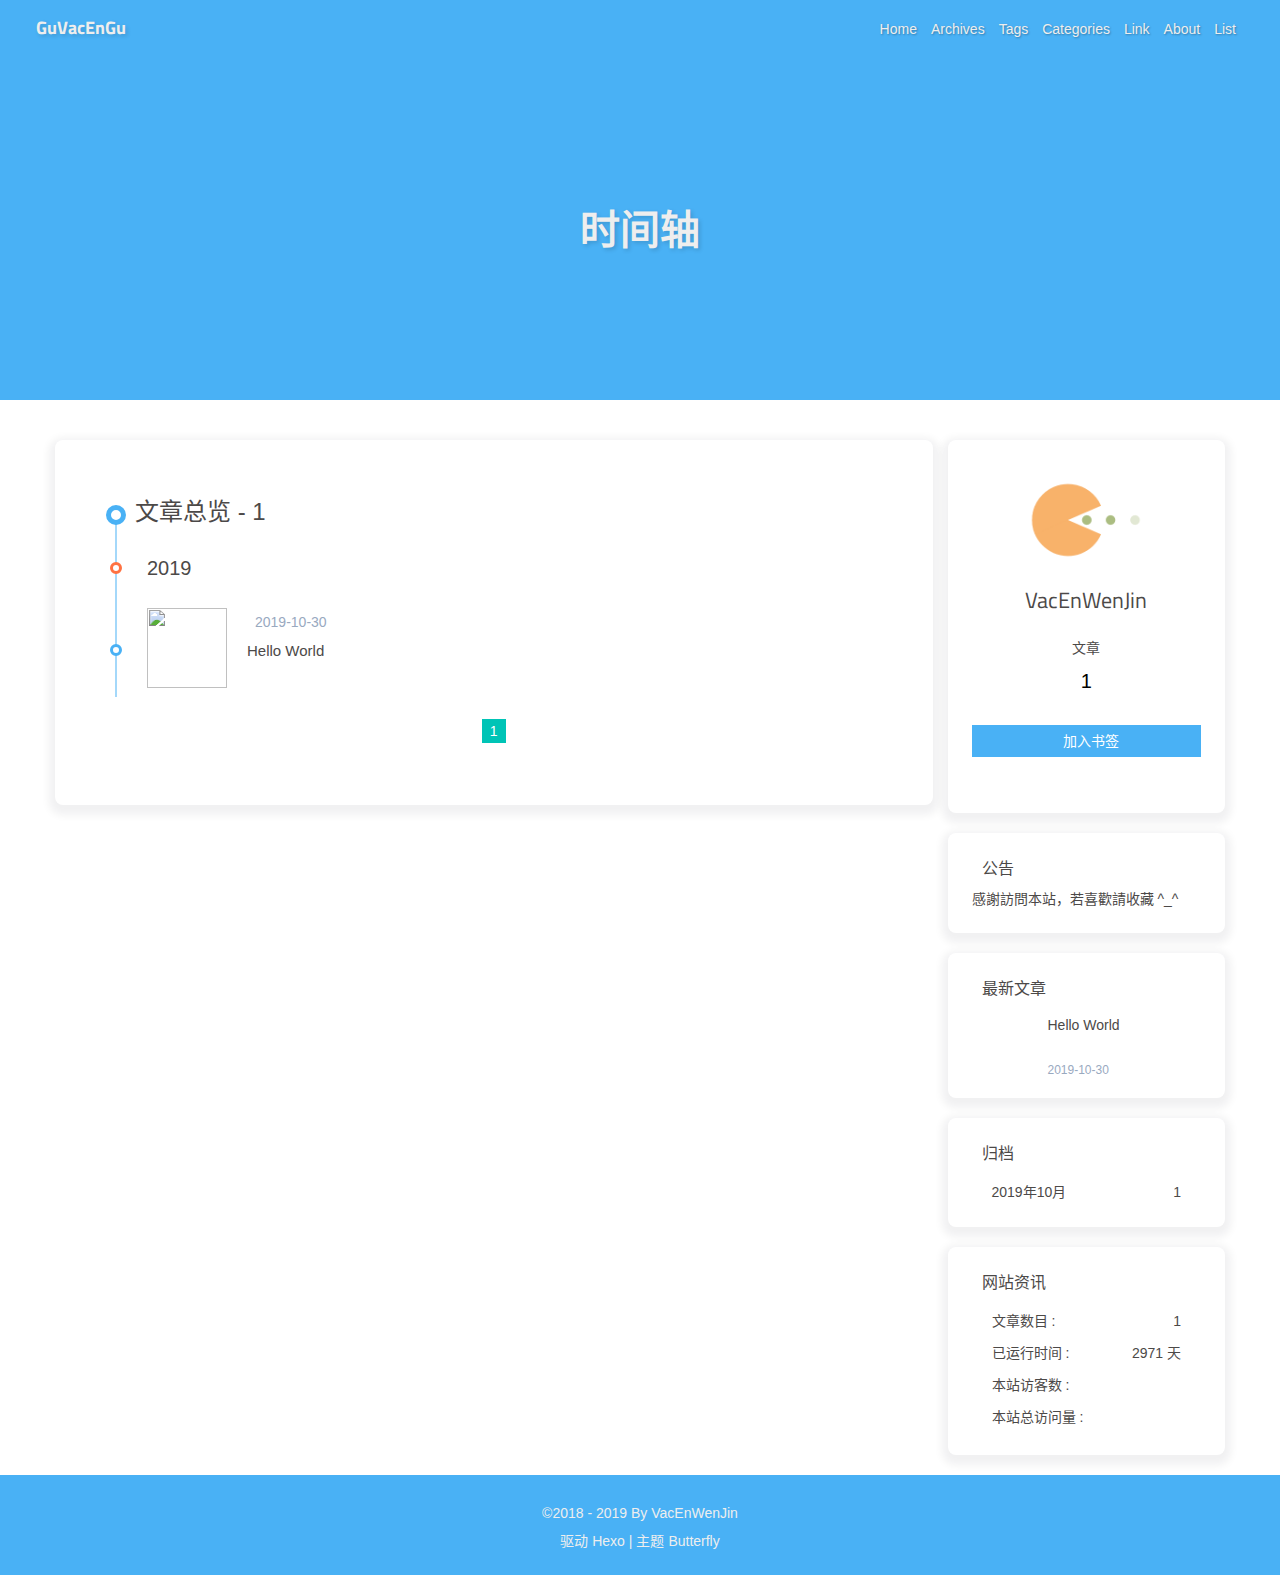
==== archives/index.html @ f979e77b "Site updated: 2019-10-30 12:27:32" ====
<!DOCTYPE html><html lang="zh-CN"><head><meta charset="UTF-8"><meta http-equiv="X-UA-Compatible" content="IE=edge"><meta name="viewport" content="width=device-width, initial-scale=1, maximum-scale=1"><title>归档 | GuVacEnGu</title><meta name="description" content=""><meta name="keywords"><meta name="author" content="VacEnWenJin"><meta name="copyright" content="VacEnWenJin"><meta name="format-detection" content="telephone=no"><link rel="shortcut icon" href="/img/favicon.ico"><link rel="stylesheet" href="/css/index.css"><link rel="stylesheet" href="https://cdn.jsdelivr.net/npm/font-awesome@latest/css/font-awesome.min.css"><link rel="stylesheet" href="https://cdn.jsdelivr.net/npm/@fancyapps/fancybox@latest/dist/jquery.fancybox.min.css"><meta http-equiv="x-dns-prefetch-control" content="on"><link rel="canonical" href="http://vacenwenjin.github.io/archives/"><meta name="twitter:card" content="summary_large_image"><meta name="twitter:title" content="归档"><meta name="twitter:description" content=""><meta name="twitter:image" content="https://cdn.jsdelivr.net/gh/jerryc127/CDN@latest/Photo/avatar.png"><meta property="og:type" content="website"><meta property="og:title" content="归档"><meta property="og:url" content="http://vacenwenjin.github.io/archives/"><meta property="og:site_name" content="GuVacEnGu"><meta property="og:description" content=""><meta property="og:image" content="https://cdn.jsdelivr.net/gh/jerryc127/CDN@latest/Photo/avatar.png"><meta http-equiv="Cache-Control" content="no-transform"><meta http-equiv="Cache-Control" content="no-siteapp"><link rel="preload" href="https://cdn.jsdelivr.net/gh/jerryc127/CDN@latest/Photo/archive.jpg" as="image"><link rel="stylesheet" href="https://fonts.googleapis.com/css?family=Titillium+Web"><script>var GLOBAL_CONFIG = { 
  root: '/',
  algolia: undefined,
  localSearch: undefined,
  translate: {"defaultEncoding":2,"translateDelay":0,"cookieDomain":"https://xxx/","msgToTraditionalChinese":"繁","msgToSimplifiedChinese":"简"},
  highlight_copy: 'false',
  highlight_lang: 'true',
  highlight_shrink: 'false',
  copy: {
    success: '复制成功',
    error: '复制错误',
    noSupport: '浏览器不支持'
  },
  bookmark: {
    title: '添加书签',
    message_prev: '按',
    message_next: '键将本页加入书签'
  },
  runtime_unit: '天',
  copyright: undefined,
  copy_copyright_js: false
  
}</script></head><body><div id="header"> <div id="page-header"><span class="pull-left" id="blog_name"><a class="blog_title" id="site-name" href="/">GuVacEnGu</a></span><i class="fa fa-bars fa-fw toggle-menu pull-right close" aria-hidden="true"></i><span class="pull-right menus"><div class="menus_items"><div class="menus_item"><a class="site-page" href="/"><i class="fa-fw fa fa-home"></i><span> Home</span></a></div><div class="menus_item"><a class="site-page" href="/archives/"><i class="fa-fw fa fa-archive"></i><span> Archives</span></a></div><div class="menus_item"><a class="site-page" href="/tags/"><i class="fa-fw fa fa-tags"></i><span> Tags</span></a></div><div class="menus_item"><a class="site-page" href="/categories/"><i class="fa-fw fa fa-folder-open"></i><span> Categories</span></a></div><div class="menus_item"><a class="site-page" href="/link/"><i class="fa-fw fa fa-link"></i><span> Link</span></a></div><div class="menus_item"><a class="site-page" href="/about/"><i class="fa-fw fa fa-heart"></i><span> About</span></a></div><div class="menus_item"><a class="site-page"><i class="fa-fw fa fa-list" aria-hidden="true"></i><span> List</span><i class="fa fa-chevron-down menus-expand" aria-hidden="true"></i></a><ul class="menus_item_child"><li><a class="site-page" href="/music/"><i class="fa-fw fa fa-music"></i><span> Music</span></a></li><li><a class="site-page" href="/movies/"><i class="fa-fw fa fa-film"></i><span> Movie</span></a></li></ul></div><script>document.body.addEventListener('touchstart', function(){ });</script></div></span><span class="pull-right" id="search_button"></span></div></div><div id="mobile-sidebar"><div id="menu_mask"></div><div id="mobile-sidebar-menus"><div class="mobile_author_icon"><img class="lozad avatar_img" src="https://cdn.jsdelivr.net/gh/jerryc127/CDN@latest/Photo/avatar.png" onerror="onerror=null;src='/img/friend_404.gif'"></div><div class="mobile_post_data"><div class="mobile_data_item is_center"><div class="mobile_data_link"><a href="/archives/"><div class="headline">文章</div><div class="length_num">1</div></a></div></div></div><hr><div class="menus_items"><div class="menus_item"><a class="site-page" href="/"><i class="fa-fw fa fa-home"></i><span> Home</span></a></div><div class="menus_item"><a class="site-page" href="/archives/"><i class="fa-fw fa fa-archive"></i><span> Archives</span></a></div><div class="menus_item"><a class="site-page" href="/tags/"><i class="fa-fw fa fa-tags"></i><span> Tags</span></a></div><div class="menus_item"><a class="site-page" href="/categories/"><i class="fa-fw fa fa-folder-open"></i><span> Categories</span></a></div><div class="menus_item"><a class="site-page" href="/link/"><i class="fa-fw fa fa-link"></i><span> Link</span></a></div><div class="menus_item"><a class="site-page" href="/about/"><i class="fa-fw fa fa-heart"></i><span> About</span></a></div><div class="menus_item"><a class="site-page"><i class="fa-fw fa fa-list" aria-hidden="true"></i><span> List</span><i class="fa fa-chevron-down menus-expand" aria-hidden="true"></i></a><ul class="menus_item_child"><li><a class="site-page" href="/music/"><i class="fa-fw fa fa-music"></i><span> Music</span></a></li><li><a class="site-page" href="/movies/"><i class="fa-fw fa fa-film"></i><span> Movie</span></a></li></ul></div><script>document.body.addEventListener('touchstart', function(){ });</script></div></div></div><div id="body-wrap"><nav class="not_index_bg" id="nav"><div class="nav_bg" style="background-image: url(https://cdn.jsdelivr.net/gh/jerryc127/CDN@latest/Photo/archive.jpg)"></div><div id="page_site-info"><div id="site-title"><span class="blogtitle">时间轴</span></div></div></nav><div id="content-outer"><div class="layout_page" id="content-inner"><div id="archive"><div class="article-sort-title">文章总览 - 1</div><div class="article-sort"><div class="article-sort-item year">2019</div><div class="article-sort-item"><div class="article-sort-img"><a class="article-sort-item__img" href="/2019/10/30/hello-world/"><img src="https://cdn.jsdelivr.net/gh/jerryc127/CDN@latest/cover/default_bg.png"></a></div><div class="article-sort-post"><a class="article-sort-item__post" href="/2019/10/30/hello-world/"><i class="fa fa-clock-o" aria-hidden="true"></i><time class="article-sort-item__time">2019-10-30</time><div class="article-sort-item__title">Hello World</div></a></div></div></div><nav id="pagination"><div class="pagination"><span class="page-number current">1</span></div></nav></div><div class="aside_content" id="aside_content"><div class="card_widget card-author"><div class="card-content"><div class="post_data"><div class="data-item is_center"><img class="lozad avatar_img" src="https://cdn.jsdelivr.net/gh/jerryc127/CDN@latest/Photo/avatar.png" onerror="onerror=null;src='/img/friend_404.gif'"><p class="author-info__name is_center">VacEnWenJin</p><p class="author-info__description is_center"></p></div></div><div class="post_data data_config"><div class="data-item is_center"><div class="data_link"><a href="/archives/"><p class="headline">文章</p><p class="length_num">1</p></a></div></div></div><div class="post_data is_center"><a class="data-item bookmark bookmarke--primary bookmark--animated" id="bookmark-it" href="javascript:;" title="加入书签"><i class="fa fa-bookmark" aria-hidden="true"></i><span>加入书签</span></a></div><div class="post_data data_config"><div id="aside-social-icons"> <a class="social-icon data-item" href="https://github.com/jerryc127" target="_blank"><i class="fa fa-github"></i></a><a class="social-icon data-item" href="/atom.xml" target="_blank"><i class="fa fa-rss"></i></a></div></div></div></div><div class="card_widget card-announcement"><div class="card-content"><div class="item_headline"><i class="fa fa-bullhorn card-announcement-animation" aria-hidden="true"></i><span>公告</span></div><div class="announcement_content">感謝訪問本站，若喜歡請收藏 ^_^</div></div></div><div class="card_widget card-recent-post"><div class="card-content"><div class="item_headline"><i class="fa fa-history" aria-hidden="true"></i><span>最新文章</span></div><div class="aside_recent_item"><div class="aside_recent_post"><a href="/2019/10/30/hello-world/"><div class="aside_post_cover"><img class="aside_post_bg lozad" data-src="https://cdn.jsdelivr.net/gh/jerryc127/CDN@latest/cover/default_bg.png" onerror="onerror=null;src='/img/404.jpg'" title="Hello World"></div><div id="aside_title"><div class="aside_post_title" href="/2019/10/30/hello-world/" title="Hello World">Hello World</div><time class="aside_post_meta post-meta__date">2019-10-30</time></div></a></div></div></div></div><div class="card_widget card-archives"><div class="card-content"><div class="item_headline"><i class="fa fa-archive" aria-hidden="true"></i><span>归档</span></div><div class="archives_item"><ul class="archive-list"><li class="archive-list-item"><a class="archive-list-link" href="/archives/2019/10/">2019年10月<span class="archive-list-count">1</span></a></li></ul></div></div></div><div class="card_widget card-webinfo"><div class="card-content"><div class="item_headline"><i class="fa fa-line-chart" aria-hidden="true"></i><span>网站资讯</span></div><div class="webinfo"><div class="webinfo_item"><div class="webinfo_article_name">文章数目 :</div><div class="webinfo_article_count">1</div></div><div class="webinfo_item"><div class="webinfo_runtime_name">已运行时间 :</div><div class="webinfo_runtime_count" id="webinfo_runtime_count"></div><script id="runtionshow" src="/js/runtimeshow.js" start_date="6/7/2018 00:00:00">      </script></div><div class="webinfo_item">      <div class="webinfo_site_uv_name">本站访客数 :</div><div class="webinfo_site_uv_count" id="busuanzi_value_site_uv"></div></div><div class="webinfo_item"><div class="webinfo_site_name">本站总访问量 :</div><div class="webinfo_site_pv_count" id="busuanzi_value_site_pv"></div></div></div></div></div></div></div></div><footer><div id="footer"><div class="copyright">&copy;2018 - 2019 By VacEnWenJin</div><div class="framework-info"><span>驱动 </span><a href="http://hexo.io" target="_blank" rel="noopener"><span>Hexo</span></a><span class="footer-separator">|</span><span>主题 </span><a href="https://github.com/jerryc127/hexo-theme-butterfly" target="_blank" rel="noopener"><span>Butterfly</span></a></div></div></footer></div><section class="rightside" id="rightside"><div id="rightside-config-hide"><i class="fa fa-plus" id="font_plus" title="放大字体"></i><i class="fa fa-minus" id="font_minus" title="缩小字体"></i><a class="translate_chn_to_cht" id="translateLink" href="javascript:translatePage();" title="简繁转换">繁</a><i class="nightshift fa fa-moon-o" id="nightshift" title="夜间模式"></i></div><div id="rightside-config-show"><div id="rightside_config" title="设置"><i class="fa fa-cog" aria-hidden="true"></i></div><i class="fa fa-arrow-up" id="go-up" title="回到顶部" aria-hidden="true"></i></div></section><script src="https://cdn.jsdelivr.net/npm/jquery@latest/dist/jquery.min.js"></script><script src="https://cdn.jsdelivr.net/npm/@fancyapps/fancybox@latest/dist/jquery.fancybox.min.js"></script><script src="https://cdn.jsdelivr.net/npm/js-cookie@2/src/js.cookie.min.js"></script><script src="/js/utils.js"></script><script src="/js/main.js"></script><script src="/js/nightshift.js"></script><script src="/js/tw_cn.js"></script><script>translateInitilization()

</script><script async src="//busuanzi.ibruce.info/busuanzi/2.3/busuanzi.pure.mini.js"></script><script src="https://cdn.jsdelivr.net/npm/instant.page@1.2.2/instantpage.min.js" type="module"></script><script src="https://cdn.jsdelivr.net/npm/lozad/dist/lozad.min.js"></script><script>const observer = lozad(); // lazy loads elements with default selector as '.lozad'
observer.observe();
</script></body></html>
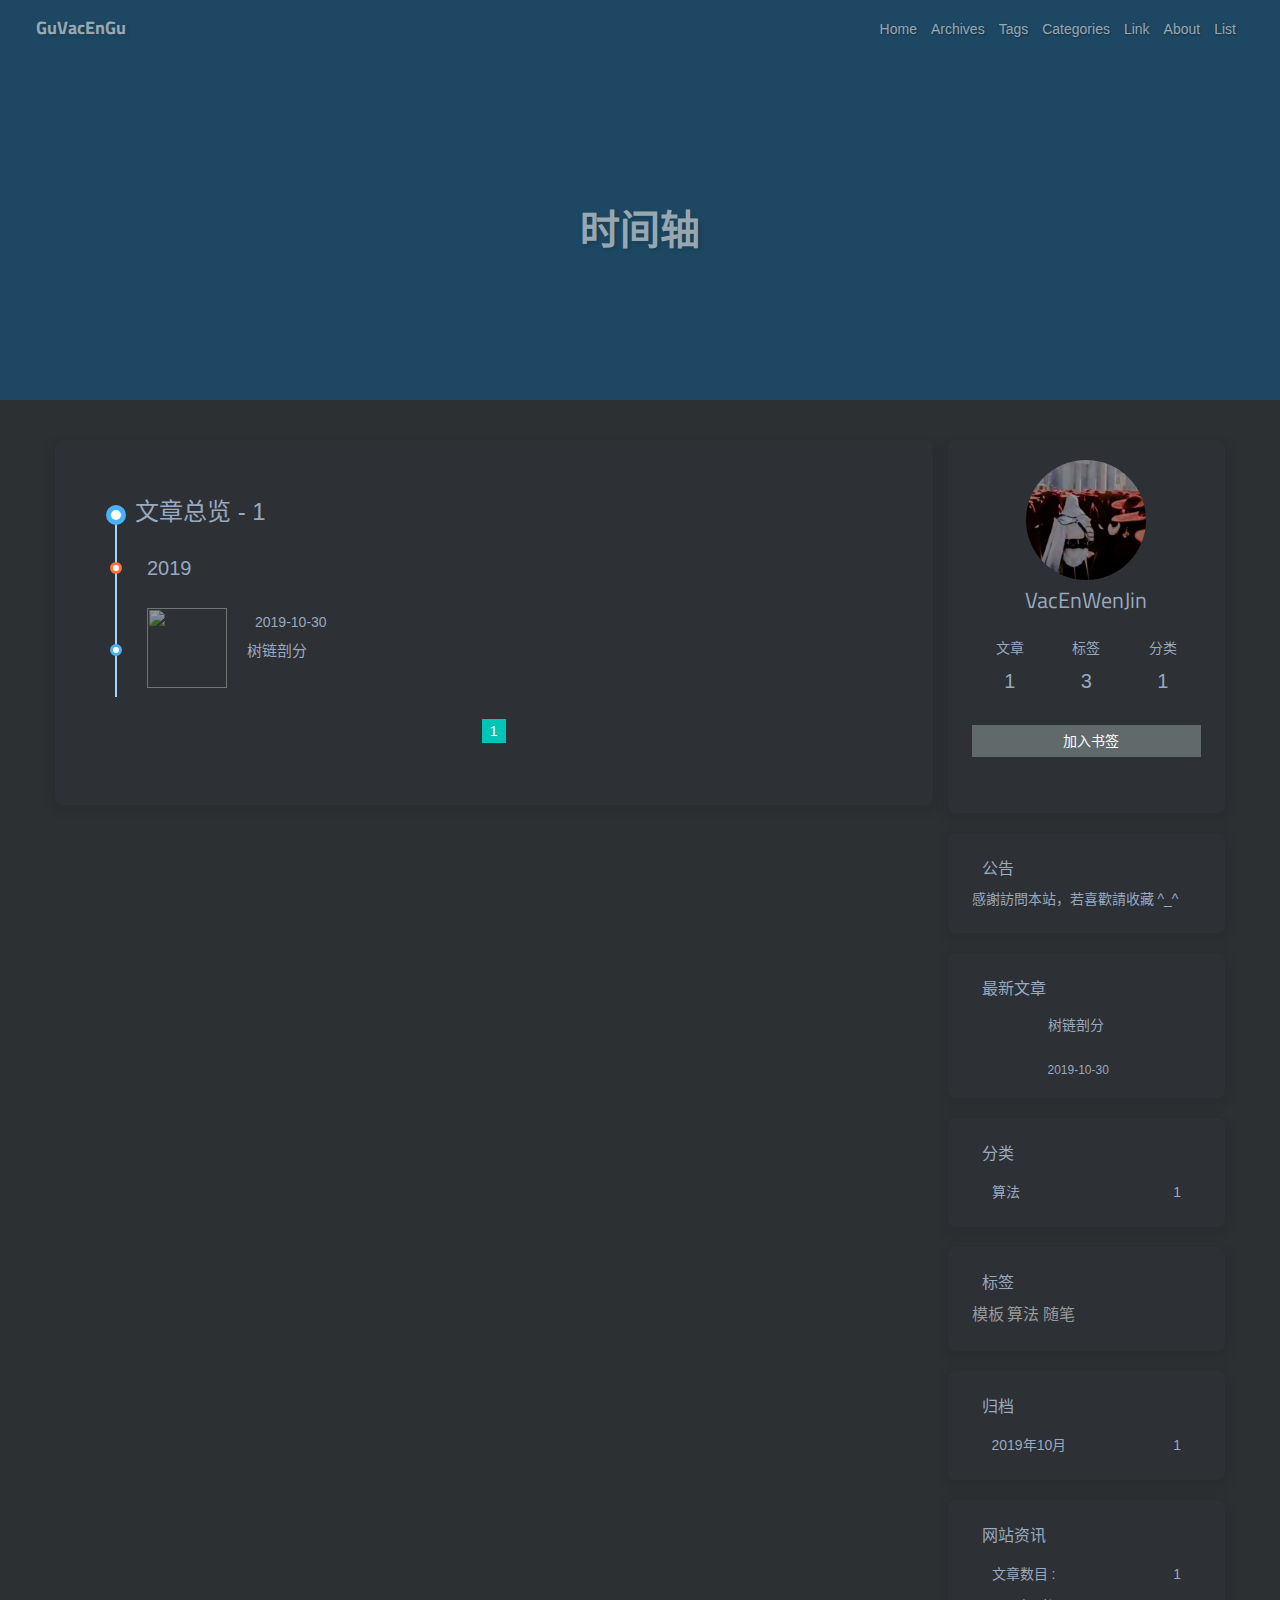
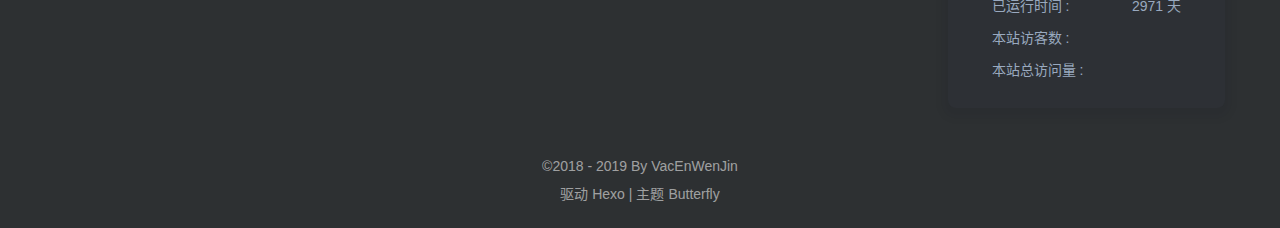
==== commit d8c1fbc2: "Site updated: 2019-10-30 20:15:21" ====
--- a/archives/index.html
+++ b/archives/index.html
@@ -1,11 +1,11 @@
-<!DOCTYPE html><html lang="zh-CN"><head><meta charset="UTF-8"><meta http-equiv="X-UA-Compatible" content="IE=edge"><meta name="viewport" content="width=device-width, initial-scale=1, maximum-scale=1"><title>归档 | GuVacEnGu</title><meta name="description" content=""><meta name="keywords"><meta name="author" content="VacEnWenJin"><meta name="copyright" content="VacEnWenJin"><meta name="format-detection" content="telephone=no"><link rel="shortcut icon" href="/img/favicon.ico"><link rel="stylesheet" href="/css/index.css"><link rel="stylesheet" href="https://cdn.jsdelivr.net/npm/font-awesome@latest/css/font-awesome.min.css"><link rel="stylesheet" href="https://cdn.jsdelivr.net/npm/@fancyapps/fancybox@latest/dist/jquery.fancybox.min.css"><meta http-equiv="x-dns-prefetch-control" content="on"><link rel="canonical" href="http://vacenwenjin.github.io/archives/"><meta name="twitter:card" content="summary_large_image"><meta name="twitter:title" content="归档"><meta name="twitter:description" content=""><meta name="twitter:image" content="https://cdn.jsdelivr.net/gh/jerryc127/CDN@latest/Photo/avatar.png"><meta property="og:type" content="website"><meta property="og:title" content="归档"><meta property="og:url" content="http://vacenwenjin.github.io/archives/"><meta property="og:site_name" content="GuVacEnGu"><meta property="og:description" content=""><meta property="og:image" content="https://cdn.jsdelivr.net/gh/jerryc127/CDN@latest/Photo/avatar.png"><meta http-equiv="Cache-Control" content="no-transform"><meta http-equiv="Cache-Control" content="no-siteapp"><link rel="preload" href="https://cdn.jsdelivr.net/gh/jerryc127/CDN@latest/Photo/archive.jpg" as="image"><link rel="stylesheet" href="https://fonts.googleapis.com/css?family=Titillium+Web"><script>var GLOBAL_CONFIG = { 
+<!DOCTYPE html><html lang="zh-CN"><head><meta charset="UTF-8"><meta http-equiv="X-UA-Compatible" content="IE=edge"><meta name="viewport" content="width=device-width, initial-scale=1, maximum-scale=1"><title>归档 | GuVacEnGu</title><meta name="description" content=""><meta name="keywords"><meta name="author" content="VacEnWenJin"><meta name="copyright" content="VacEnWenJin"><meta name="format-detection" content="telephone=no"><link rel="shortcut icon" href="/img/favicon.ico"><link rel="stylesheet" href="/css/index.css"><link rel="stylesheet" href="https://cdn.jsdelivr.net/npm/font-awesome@latest/css/font-awesome.min.css"><link rel="stylesheet" href="https://cdn.jsdelivr.net/npm/@fancyapps/fancybox@latest/dist/jquery.fancybox.min.css"><meta http-equiv="x-dns-prefetch-control" content="on"><link rel="canonical" href="http://vacenwenjin.github.io/archives/"><meta name="twitter:card" content="summary_large_image"><meta name="twitter:title" content="归档"><meta name="twitter:description" content=""><meta name="twitter:image" content="http://vacenwenjin.github.io/img/Tx.jpg"><meta property="og:type" content="website"><meta property="og:title" content="归档"><meta property="og:url" content="http://vacenwenjin.github.io/archives/"><meta property="og:site_name" content="GuVacEnGu"><meta property="og:description" content=""><meta property="og:image" content="http://vacenwenjin.github.io/img/Tx.jpg"><meta http-equiv="Cache-Control" content="no-transform"><meta http-equiv="Cache-Control" content="no-siteapp"><link rel="preload" href="https://cdn.jsdelivr.net/gh/jerryc127/CDN@latest/Photo/archive.jpg" as="image"><link rel="stylesheet" href="https://fonts.googleapis.com/css?family=Titillium+Web"><script>var GLOBAL_CONFIG = { 
   root: '/',
   algolia: undefined,
   localSearch: undefined,
   translate: {"defaultEncoding":2,"translateDelay":0,"cookieDomain":"https://xxx/","msgToTraditionalChinese":"繁","msgToSimplifiedChinese":"简"},
   highlight_copy: 'false',
   highlight_lang: 'true',
-  highlight_shrink: 'false',
+  highlight_shrink: 'true',
   copy: {
     success: '复制成功',
     error: '复制错误',
@@ -20,7 +20,7 @@
   copyright: undefined,
   copy_copyright_js: false
   
-}</script></head><body><div id="header"> <div id="page-header"><span class="pull-left" id="blog_name"><a class="blog_title" id="site-name" href="/">GuVacEnGu</a></span><i class="fa fa-bars fa-fw toggle-menu pull-right close" aria-hidden="true"></i><span class="pull-right menus"><div class="menus_items"><div class="menus_item"><a class="site-page" href="/"><i class="fa-fw fa fa-home"></i><span> Home</span></a></div><div class="menus_item"><a class="site-page" href="/archives/"><i class="fa-fw fa fa-archive"></i><span> Archives</span></a></div><div class="menus_item"><a class="site-page" href="/tags/"><i class="fa-fw fa fa-tags"></i><span> Tags</span></a></div><div class="menus_item"><a class="site-page" href="/categories/"><i class="fa-fw fa fa-folder-open"></i><span> Categories</span></a></div><div class="menus_item"><a class="site-page" href="/link/"><i class="fa-fw fa fa-link"></i><span> Link</span></a></div><div class="menus_item"><a class="site-page" href="/about/"><i class="fa-fw fa fa-heart"></i><span> About</span></a></div><div class="menus_item"><a class="site-page"><i class="fa-fw fa fa-list" aria-hidden="true"></i><span> List</span><i class="fa fa-chevron-down menus-expand" aria-hidden="true"></i></a><ul class="menus_item_child"><li><a class="site-page" href="/music/"><i class="fa-fw fa fa-music"></i><span> Music</span></a></li><li><a class="site-page" href="/movies/"><i class="fa-fw fa fa-film"></i><span> Movie</span></a></li></ul></div><script>document.body.addEventListener('touchstart', function(){ });</script></div></span><span class="pull-right" id="search_button"></span></div></div><div id="mobile-sidebar"><div id="menu_mask"></div><div id="mobile-sidebar-menus"><div class="mobile_author_icon"><img class="lozad avatar_img" src="https://cdn.jsdelivr.net/gh/jerryc127/CDN@latest/Photo/avatar.png" onerror="onerror=null;src='/img/friend_404.gif'"></div><div class="mobile_post_data"><div class="mobile_data_item is_center"><div class="mobile_data_link"><a href="/archives/"><div class="headline">文章</div><div class="length_num">1</div></a></div></div></div><hr><div class="menus_items"><div class="menus_item"><a class="site-page" href="/"><i class="fa-fw fa fa-home"></i><span> Home</span></a></div><div class="menus_item"><a class="site-page" href="/archives/"><i class="fa-fw fa fa-archive"></i><span> Archives</span></a></div><div class="menus_item"><a class="site-page" href="/tags/"><i class="fa-fw fa fa-tags"></i><span> Tags</span></a></div><div class="menus_item"><a class="site-page" href="/categories/"><i class="fa-fw fa fa-folder-open"></i><span> Categories</span></a></div><div class="menus_item"><a class="site-page" href="/link/"><i class="fa-fw fa fa-link"></i><span> Link</span></a></div><div class="menus_item"><a class="site-page" href="/about/"><i class="fa-fw fa fa-heart"></i><span> About</span></a></div><div class="menus_item"><a class="site-page"><i class="fa-fw fa fa-list" aria-hidden="true"></i><span> List</span><i class="fa fa-chevron-down menus-expand" aria-hidden="true"></i></a><ul class="menus_item_child"><li><a class="site-page" href="/music/"><i class="fa-fw fa fa-music"></i><span> Music</span></a></li><li><a class="site-page" href="/movies/"><i class="fa-fw fa fa-film"></i><span> Movie</span></a></li></ul></div><script>document.body.addEventListener('touchstart', function(){ });</script></div></div></div><div id="body-wrap"><nav class="not_index_bg" id="nav"><div class="nav_bg" style="background-image: url(https://cdn.jsdelivr.net/gh/jerryc127/CDN@latest/Photo/archive.jpg)"></div><div id="page_site-info"><div id="site-title"><span class="blogtitle">时间轴</span></div></div></nav><div id="content-outer"><div class="layout_page" id="content-inner"><div id="archive"><div class="article-sort-title">文章总览 - 1</div><div class="article-sort"><div class="article-sort-item year">2019</div><div class="article-sort-item"><div class="article-sort-img"><a class="article-sort-item__img" href="/2019/10/30/hello-world/"><img src="https://cdn.jsdelivr.net/gh/jerryc127/CDN@latest/cover/default_bg.png"></a></div><div class="article-sort-post"><a class="article-sort-item__post" href="/2019/10/30/hello-world/"><i class="fa fa-clock-o" aria-hidden="true"></i><time class="article-sort-item__time">2019-10-30</time><div class="article-sort-item__title">Hello World</div></a></div></div></div><nav id="pagination"><div class="pagination"><span class="page-number current">1</span></div></nav></div><div class="aside_content" id="aside_content"><div class="card_widget card-author"><div class="card-content"><div class="post_data"><div class="data-item is_center"><img class="lozad avatar_img" src="https://cdn.jsdelivr.net/gh/jerryc127/CDN@latest/Photo/avatar.png" onerror="onerror=null;src='/img/friend_404.gif'"><p class="author-info__name is_center">VacEnWenJin</p><p class="author-info__description is_center"></p></div></div><div class="post_data data_config"><div class="data-item is_center"><div class="data_link"><a href="/archives/"><p class="headline">文章</p><p class="length_num">1</p></a></div></div></div><div class="post_data is_center"><a class="data-item bookmark bookmarke--primary bookmark--animated" id="bookmark-it" href="javascript:;" title="加入书签"><i class="fa fa-bookmark" aria-hidden="true"></i><span>加入书签</span></a></div><div class="post_data data_config"><div id="aside-social-icons"> <a class="social-icon data-item" href="https://github.com/jerryc127" target="_blank"><i class="fa fa-github"></i></a><a class="social-icon data-item" href="/atom.xml" target="_blank"><i class="fa fa-rss"></i></a></div></div></div></div><div class="card_widget card-announcement"><div class="card-content"><div class="item_headline"><i class="fa fa-bullhorn card-announcement-animation" aria-hidden="true"></i><span>公告</span></div><div class="announcement_content">感謝訪問本站，若喜歡請收藏 ^_^</div></div></div><div class="card_widget card-recent-post"><div class="card-content"><div class="item_headline"><i class="fa fa-history" aria-hidden="true"></i><span>最新文章</span></div><div class="aside_recent_item"><div class="aside_recent_post"><a href="/2019/10/30/hello-world/"><div class="aside_post_cover"><img class="aside_post_bg lozad" data-src="https://cdn.jsdelivr.net/gh/jerryc127/CDN@latest/cover/default_bg.png" onerror="onerror=null;src='/img/404.jpg'" title="Hello World"></div><div id="aside_title"><div class="aside_post_title" href="/2019/10/30/hello-world/" title="Hello World">Hello World</div><time class="aside_post_meta post-meta__date">2019-10-30</time></div></a></div></div></div></div><div class="card_widget card-archives"><div class="card-content"><div class="item_headline"><i class="fa fa-archive" aria-hidden="true"></i><span>归档</span></div><div class="archives_item"><ul class="archive-list"><li class="archive-list-item"><a class="archive-list-link" href="/archives/2019/10/">2019年10月<span class="archive-list-count">1</span></a></li></ul></div></div></div><div class="card_widget card-webinfo"><div class="card-content"><div class="item_headline"><i class="fa fa-line-chart" aria-hidden="true"></i><span>网站资讯</span></div><div class="webinfo"><div class="webinfo_item"><div class="webinfo_article_name">文章数目 :</div><div class="webinfo_article_count">1</div></div><div class="webinfo_item"><div class="webinfo_runtime_name">已运行时间 :</div><div class="webinfo_runtime_count" id="webinfo_runtime_count"></div><script id="runtionshow" src="/js/runtimeshow.js" start_date="6/7/2018 00:00:00">      </script></div><div class="webinfo_item">      <div class="webinfo_site_uv_name">本站访客数 :</div><div class="webinfo_site_uv_count" id="busuanzi_value_site_uv"></div></div><div class="webinfo_item"><div class="webinfo_site_name">本站总访问量 :</div><div class="webinfo_site_pv_count" id="busuanzi_value_site_pv"></div></div></div></div></div></div></div></div><footer><div id="footer"><div class="copyright">&copy;2018 - 2019 By VacEnWenJin</div><div class="framework-info"><span>驱动 </span><a href="http://hexo.io" target="_blank" rel="noopener"><span>Hexo</span></a><span class="footer-separator">|</span><span>主题 </span><a href="https://github.com/jerryc127/hexo-theme-butterfly" target="_blank" rel="noopener"><span>Butterfly</span></a></div></div></footer></div><section class="rightside" id="rightside"><div id="rightside-config-hide"><i class="fa fa-plus" id="font_plus" title="放大字体"></i><i class="fa fa-minus" id="font_minus" title="缩小字体"></i><a class="translate_chn_to_cht" id="translateLink" href="javascript:translatePage();" title="简繁转换">繁</a><i class="nightshift fa fa-moon-o" id="nightshift" title="夜间模式"></i></div><div id="rightside-config-show"><div id="rightside_config" title="设置"><i class="fa fa-cog" aria-hidden="true"></i></div><i class="fa fa-arrow-up" id="go-up" title="回到顶部" aria-hidden="true"></i></div></section><script src="https://cdn.jsdelivr.net/npm/jquery@latest/dist/jquery.min.js"></script><script src="https://cdn.jsdelivr.net/npm/@fancyapps/fancybox@latest/dist/jquery.fancybox.min.js"></script><script src="https://cdn.jsdelivr.net/npm/js-cookie@2/src/js.cookie.min.js"></script><script src="/js/utils.js"></script><script src="/js/main.js"></script><script src="/js/nightshift.js"></script><script src="/js/tw_cn.js"></script><script>translateInitilization()
+}</script></head><body class="night-mode"><div id="header"> <div id="page-header"><span class="pull-left" id="blog_name"><a class="blog_title" id="site-name" href="/">GuVacEnGu</a></span><i class="fa fa-bars fa-fw toggle-menu pull-right close" aria-hidden="true"></i><span class="pull-right menus"><div class="menus_items"><div class="menus_item"><a class="site-page" href="/"><i class="fa-fw fa fa-home"></i><span> Home</span></a></div><div class="menus_item"><a class="site-page" href="/archives/"><i class="fa-fw fa fa-archive"></i><span> Archives</span></a></div><div class="menus_item"><a class="site-page" href="/tags/"><i class="fa-fw fa fa-tags"></i><span> Tags</span></a></div><div class="menus_item"><a class="site-page" href="/categories/"><i class="fa-fw fa fa-folder-open"></i><span> Categories</span></a></div><div class="menus_item"><a class="site-page" href="/link/"><i class="fa-fw fa fa-link"></i><span> Link</span></a></div><div class="menus_item"><a class="site-page" href="/about/"><i class="fa-fw fa fa-heart"></i><span> About</span></a></div><div class="menus_item"><a class="site-page"><i class="fa-fw fa fa-list" aria-hidden="true"></i><span> List</span><i class="fa fa-chevron-down menus-expand" aria-hidden="true"></i></a><ul class="menus_item_child"><li><a class="site-page" href="/music/"><i class="fa-fw fa fa-music"></i><span> Music</span></a></li><li><a class="site-page" href="/movies/"><i class="fa-fw fa fa-film"></i><span> Movie</span></a></li></ul></div><script>document.body.addEventListener('touchstart', function(){ });</script></div></span><span class="pull-right" id="search_button"></span></div></div><div id="mobile-sidebar"><div id="menu_mask"></div><div id="mobile-sidebar-menus"><div class="mobile_author_icon"><img class="lozad avatar_img" src="/img/Tx.jpg" onerror="onerror=null;src='/img/friend_404.gif'"></div><div class="mobile_post_data"><div class="mobile_data_item is_center"><div class="mobile_data_link"><a href="/archives/"><div class="headline">文章</div><div class="length_num">1</div></a></div></div><div class="mobile_data_item is_center">      <div class="mobile_data_link"><a href="/tags/"><div class="headline">标签</div><div class="length_num">3</div></a></div></div><div class="mobile_data_item is_center">     <div class="mobile_data_link"><a href="/categories/"><div class="headline">分类</div><div class="length_num">1</div></a></div></div></div><hr><div class="menus_items"><div class="menus_item"><a class="site-page" href="/"><i class="fa-fw fa fa-home"></i><span> Home</span></a></div><div class="menus_item"><a class="site-page" href="/archives/"><i class="fa-fw fa fa-archive"></i><span> Archives</span></a></div><div class="menus_item"><a class="site-page" href="/tags/"><i class="fa-fw fa fa-tags"></i><span> Tags</span></a></div><div class="menus_item"><a class="site-page" href="/categories/"><i class="fa-fw fa fa-folder-open"></i><span> Categories</span></a></div><div class="menus_item"><a class="site-page" href="/link/"><i class="fa-fw fa fa-link"></i><span> Link</span></a></div><div class="menus_item"><a class="site-page" href="/about/"><i class="fa-fw fa fa-heart"></i><span> About</span></a></div><div class="menus_item"><a class="site-page"><i class="fa-fw fa fa-list" aria-hidden="true"></i><span> List</span><i class="fa fa-chevron-down menus-expand" aria-hidden="true"></i></a><ul class="menus_item_child"><li><a class="site-page" href="/music/"><i class="fa-fw fa fa-music"></i><span> Music</span></a></li><li><a class="site-page" href="/movies/"><i class="fa-fw fa fa-film"></i><span> Movie</span></a></li></ul></div><script>document.body.addEventListener('touchstart', function(){ });</script></div></div></div><div id="body-wrap"><nav class="not_index_bg" id="nav"><div class="nav_bg" style="background-image: url(https://cdn.jsdelivr.net/gh/jerryc127/CDN@latest/Photo/archive.jpg)"></div><div id="page_site-info"><div id="site-title"><span class="blogtitle">时间轴</span></div></div></nav><div id="content-outer"><div class="layout_page" id="content-inner"><div id="archive"><div class="article-sort-title">文章总览 - 1</div><div class="article-sort"><div class="article-sort-item year">2019</div><div class="article-sort-item"><div class="article-sort-img"><a class="article-sort-item__img" href="/2019/10/30/2019-10-30/"><img src="https://gitee.com/VacEnWenJin/IMG/raw/master/o_648bb458f59ab1d3832347ae2300a15fe7c90787.png"></a></div><div class="article-sort-post"><a class="article-sort-item__post" href="/2019/10/30/2019-10-30/"><i class="fa fa-clock-o" aria-hidden="true"></i><time class="article-sort-item__time">2019-10-30</time><div class="article-sort-item__title">树链剖分</div></a></div></div></div><nav id="pagination"><div class="pagination"><span class="page-number current">1</span></div></nav></div><div class="aside_content" id="aside_content"><div class="card_widget card-author"><div class="card-content"><div class="post_data"><div class="data-item is_center"><img class="lozad avatar_img" src="/img/Tx.jpg" onerror="onerror=null;src='/img/friend_404.gif'"><p class="author-info__name is_center">VacEnWenJin</p><p class="author-info__description is_center"></p></div></div><div class="post_data data_config"><div class="data-item is_center"><div class="data_link"><a href="/archives/"><p class="headline">文章</p><p class="length_num">1</p></a></div></div><div class="data-item is_center">      <div class="data_link"><a href="/tags/"><p class="headline">标签</p><p class="length_num">3</p></a></div></div><div class="data-item is_center">     <div class="data_link"><a href="/categories/"><p class="headline">分类</p><p class="length_num">1</p></a></div></div></div><div class="post_data is_center"><a class="data-item bookmark bookmarke--primary bookmark--animated" id="bookmark-it" href="javascript:;" title="加入书签"><i class="fa fa-bookmark" aria-hidden="true"></i><span>加入书签</span></a></div><div class="post_data data_config"><div id="aside-social-icons"> <a class="social-icon data-item" href="https://github.com/jerryc127" target="_blank"><i class="fa fa-github"></i></a><a class="social-icon data-item" href="/atom.xml" target="_blank"><i class="fa fa-rss"></i></a></div></div></div></div><div class="card_widget card-announcement"><div class="card-content"><div class="item_headline"><i class="fa fa-bullhorn card-announcement-animation" aria-hidden="true"></i><span>公告</span></div><div class="announcement_content">感謝訪問本站，若喜歡請收藏 ^_^</div></div></div><div class="card_widget card-recent-post"><div class="card-content"><div class="item_headline"><i class="fa fa-history" aria-hidden="true"></i><span>最新文章</span></div><div class="aside_recent_item"><div class="aside_recent_post"><a href="/2019/10/30/2019-10-30/"><div class="aside_post_cover"><img class="aside_post_bg lozad" data-src="https://gitee.com/VacEnWenJin/IMG/raw/master/o_648bb458f59ab1d3832347ae2300a15fe7c90787.png" onerror="onerror=null;src='/img/404.jpg'" title="树链剖分"></div><div id="aside_title"><div class="aside_post_title" href="/2019/10/30/2019-10-30/" title="树链剖分">树链剖分</div><time class="aside_post_meta post-meta__date">2019-10-30</time></div></a></div></div></div></div><div class="card_widget card-categories"><div class="card-content"><div class="item_headline"><i class="fa fa-folder-open" aria-hidden="true"></i><span>分类</span></div><ul class="aside_category_item">       <li class="aside_category_list"><a class="aside_category_list_link" href="/categories/%E7%AE%97%E6%B3%95/"><span class="aside_category_list_name">算法</span><span class="aside_category_list_length">1</span></a></li></ul></div></div><div class="card_widget card-tags"><div class="card-content"><div class="item_headline"><i class="fa fa-tags" aria-hidden="true"></i><span>标签</span></div><div class="card-tag-cloud"><a href="/tags/%E6%A8%A1%E6%9D%BF/" style="font-size: 16px; color: #999">模板</a> <a href="/tags/%E7%AE%97%E6%B3%95/" style="font-size: 16px; color: #999">算法</a> <a href="/tags/%E9%9A%8F%E7%AC%94/" style="font-size: 16px; color: #999">随笔</a></div></div></div><div class="card_widget card-archives"><div class="card-content"><div class="item_headline"><i class="fa fa-archive" aria-hidden="true"></i><span>归档</span></div><div class="archives_item"><ul class="archive-list"><li class="archive-list-item"><a class="archive-list-link" href="/archives/2019/10/">2019年10月<span class="archive-list-count">1</span></a></li></ul></div></div></div><div class="card_widget card-webinfo"><div class="card-content"><div class="item_headline"><i class="fa fa-line-chart" aria-hidden="true"></i><span>网站资讯</span></div><div class="webinfo"><div class="webinfo_item"><div class="webinfo_article_name">文章数目 :</div><div class="webinfo_article_count">1</div></div><div class="webinfo_item"><div class="webinfo_runtime_name">已运行时间 :</div><div class="webinfo_runtime_count" id="webinfo_runtime_count"></div><script id="runtionshow" src="/js/runtimeshow.js" start_date="6/7/2018 00:00:00">      </script></div><div class="webinfo_item">      <div class="webinfo_site_uv_name">本站访客数 :</div><div class="webinfo_site_uv_count" id="busuanzi_value_site_uv"></div></div><div class="webinfo_item"><div class="webinfo_site_name">本站总访问量 :</div><div class="webinfo_site_pv_count" id="busuanzi_value_site_pv"></div></div></div></div></div></div></div></div><footer><div id="footer"><div class="copyright">&copy;2018 - 2019 By VacEnWenJin</div><div class="framework-info"><span>驱动 </span><a href="http://hexo.io" target="_blank" rel="noopener"><span>Hexo</span></a><span class="footer-separator">|</span><span>主题 </span><a href="https://github.com/jerryc127/hexo-theme-butterfly" target="_blank" rel="noopener"><span>Butterfly</span></a></div></div></footer></div><section class="rightside" id="rightside"><div id="rightside-config-hide"><i class="fa fa-plus" id="font_plus" title="放大字体"></i><i class="fa fa-minus" id="font_minus" title="缩小字体"></i><a class="translate_chn_to_cht" id="translateLink" href="javascript:translatePage();" title="简繁转换">繁</a><i class="nightshift fa fa-sun-o" id="nightshift" title="夜间模式"></i></div><div id="rightside-config-show"><div id="rightside_config" title="设置"><i class="fa fa-cog" aria-hidden="true"></i></div><i class="fa fa-arrow-up" id="go-up" title="回到顶部" aria-hidden="true"></i></div></section><script src="https://cdn.jsdelivr.net/npm/jquery@latest/dist/jquery.min.js"></script><script src="https://cdn.jsdelivr.net/npm/@fancyapps/fancybox@latest/dist/jquery.fancybox.min.js"></script><script src="https://cdn.jsdelivr.net/npm/js-cookie@2/src/js.cookie.min.js"></script><script src="/js/utils.js"></script><script src="/js/main.js"></script><script src="/js/nightshift.js"></script><script src="/js/tw_cn.js"></script><script>translateInitilization()
 
 </script><script async src="//busuanzi.ibruce.info/busuanzi/2.3/busuanzi.pure.mini.js"></script><script src="https://cdn.jsdelivr.net/npm/instant.page@1.2.2/instantpage.min.js" type="module"></script><script src="https://cdn.jsdelivr.net/npm/lozad/dist/lozad.min.js"></script><script>const observer = lozad(); // lazy loads elements with default selector as '.lozad'
 observer.observe();
